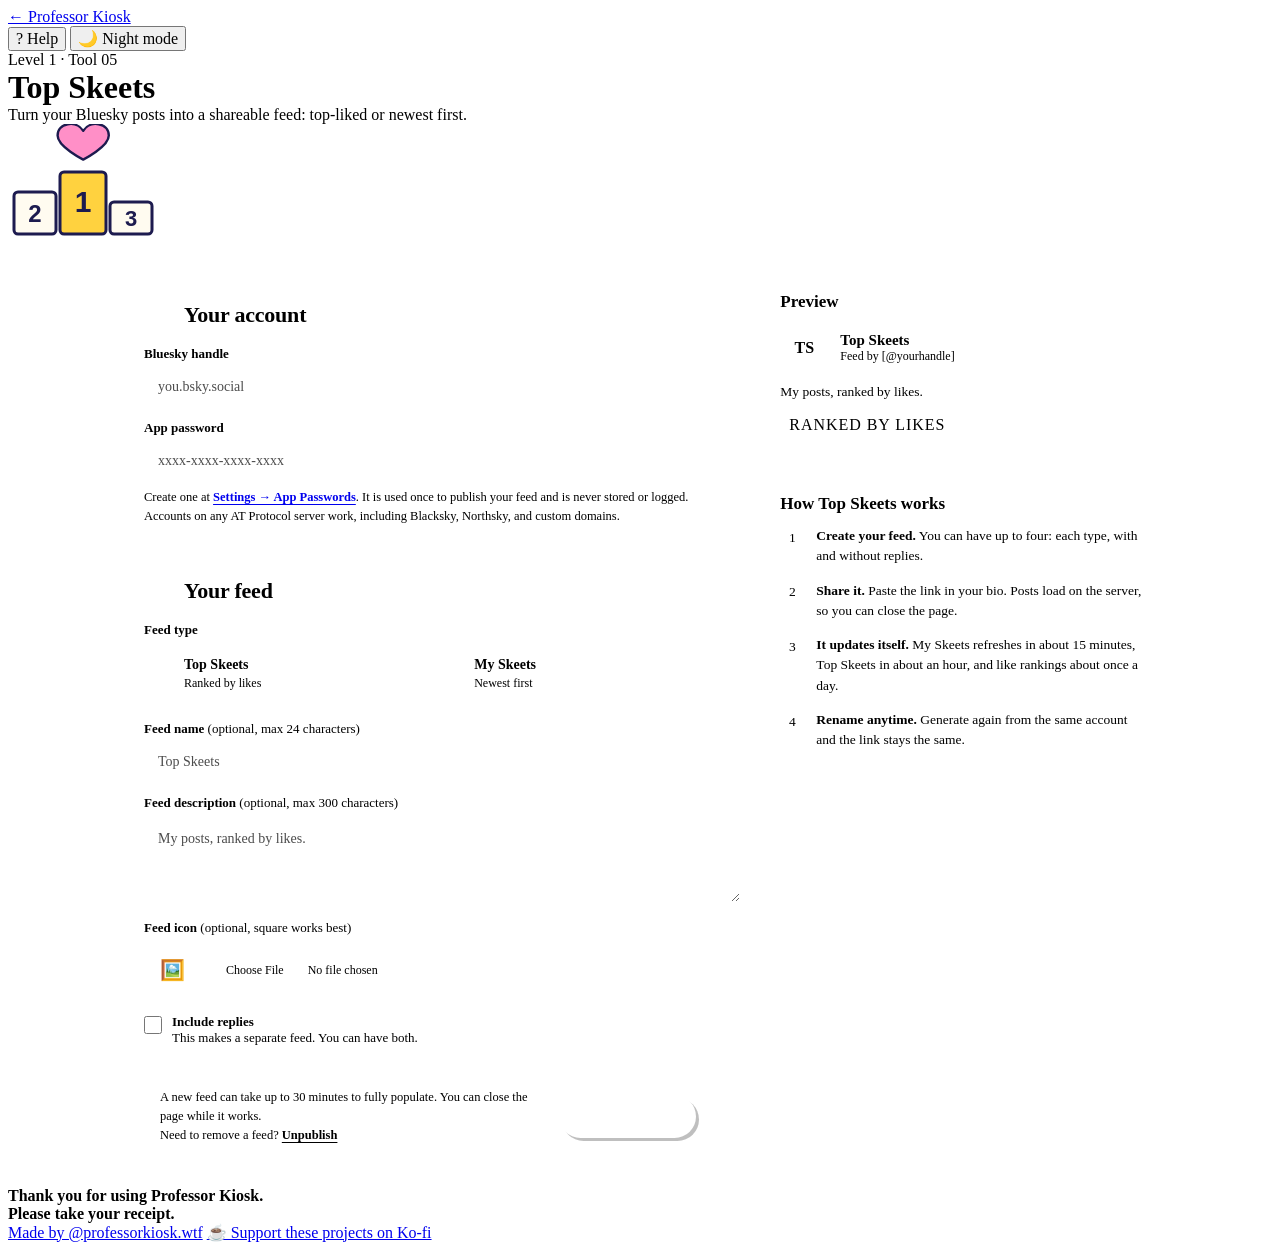
==== public/feeds.html @ f46bd6fc "Reorder and recolor hub cards; Rush Hour squares open a pop-up of their posts; remove the Transit Pa" ====
<!DOCTYPE html>
<html lang="en">
<head>
  <meta charset="UTF-8" />
  <meta name="viewport" content="width=device-width, initial-scale=1.0" />
  <title>Top Skeets</title>
<link rel="icon" type="image/svg+xml" href="/favicon.svg" />
<link rel="preload" href="/fonts/dm-sans-latin-400-normal.woff2" as="font" type="font/woff2" crossorigin>
<link rel="preload" href="/fonts/dm-sans-latin-800-normal.woff2" as="font" type="font/woff2" crossorigin>
<link rel="stylesheet" href="/fonts/fonts.css">
  <script>
    // Apply the theme before first paint to avoid a light flash
    (function() {
      var saved = null;
      try { saved = localStorage.getItem('theme'); } catch (e) {}
      var dark = saved ? saved === 'dark' : window.matchMedia('(prefers-color-scheme: dark)').matches;
      if (dark) document.documentElement.setAttribute('data-theme', 'dark');
    })();
  </script>
  <link rel="stylesheet" href="/kiosk.css" />
  <style>
    :root { --hero: var(--teal); --accent: var(--navy); --error-text: #b91c1c; --error-bg: #fff1f0; --text-faint: var(--ink2); }
    html[data-theme="dark"] { --accent: var(--yellow); --error-text: #fca5a5; --error-bg: #3a1a22; }
    h1, h2, h3, p, ol { margin: 0; }
    button { font: inherit; color: inherit; }

    .layout { max-width: 1040px; margin: 0 auto; padding: 28px 20px 0; display: grid; gap: 26px; grid-template-columns: 1fr; align-items: start; }
    @media (min-width: 860px) { .layout { grid-template-columns: minmax(0, 1.55fr) minmax(0, 1fr); } }
    .side { display: grid; gap: 22px; }
    @media (min-width: 860px) { .side { position: sticky; top: 16px; } }

    .card { background: var(--surface); border: 3px solid var(--line); border-radius: 18px; box-shadow: 5px 5px 0 var(--shadow-c); padding: 24px 24px 26px; }

    .step-head { display: flex; align-items: center; gap: 10px; margin-bottom: 16px; }
    .step-head h2 { font-size: 22px; font-weight: 800; letter-spacing: -.01em; }
    .step-num { flex: none; width: 30px; height: 30px; border-radius: 50%; background: var(--navy); color: #fff; display: grid; place-items: center; font: 500 13px var(--mono); }
    html[data-theme="dark"] .step-num { background: var(--yellow); color: var(--navy); }

    label { display: block; font-size: 13px; font-weight: 700; margin-bottom: 6px; }
    .label-hint { font-weight: 400; color: var(--ink2); }
    .form-section { margin-bottom: 4px; }
    .form-section + .form-section { border-top: 3px dashed var(--line); margin-top: 26px; padding-top: 24px; }

    input[type="text"], input[type="password"], textarea {
      width: 100%; padding: 11px 14px; border: 2px solid var(--line); border-radius: 12px;
      font-size: 14px; font-family: inherit; color: var(--ink); background: var(--surface);
      outline: none; margin-bottom: 14px;
    }
    textarea { resize: vertical; line-height: 1.5; }
    input:focus, textarea:focus { box-shadow: 0 0 0 3px var(--purple); }
    ::placeholder { color: var(--ink2); opacity: .7; }
    .help-text { font-size: 12.5px; color: var(--ink2); margin-top: -6px; line-height: 1.5; }
    .help-text a, .modal a { font-weight: 700; text-underline-offset: 3px; }

    .btn-row { display: flex; gap: 8px; }
    .btn-primary, .btn-ghost, .btn-copy {
      display: inline-flex; align-items: center; justify-content: center; gap: 8px;
      font-family: inherit; font-weight: 800; cursor: pointer; border: 2px solid var(--navy);
      border-radius: 999px; transition: transform .1s, box-shadow .1s;
    }
    .btn-primary { background: var(--navy); color: #fff; padding: 13px 24px; font-size: 15px; box-shadow: 3px 3px 0 rgba(0,0,0,.25); }
    html[data-theme="dark"] .btn-primary { background: var(--yellow); color: var(--navy); border-color: var(--yellow); }
    .btn-primary:hover:not(:disabled), .btn-ghost:hover { transform: translate(-1px, -1px); }
    .btn-primary:disabled { opacity: .6; cursor: not-allowed; }
    .btn-ghost { background: var(--surface); color: var(--ink); border-color: var(--line); padding: 11px 18px; font-size: 14px; box-shadow: var(--hard-sm); }
    .btn-block { width: 100%; }
    .btn-copy { height: 44px; padding: 0 20px; background: var(--yellow); color: var(--navy); font-size: 14px; flex-shrink: 0; box-shadow: var(--hard-sm); }
    .btn-copy.copied { background: var(--teal); }

    .submit-row { display: flex; align-items: center; gap: 18px; justify-content: space-between; flex-wrap: wrap; margin-top: 26px; padding: 16px; background: var(--tint-yellow); border: 3px solid var(--line); border-radius: 14px; }
    .submit-row .note { font-size: 12.5px; line-height: 1.5; flex: 1 1 180px; }
    .unpublish-row { margin-top: 6px; font-size: 12.5px; }
    .link-danger { background: none; border: none; padding: 0; font-family: inherit; font-size: 12.5px; font-weight: 800; color: var(--ink); text-decoration: underline; text-underline-offset: 3px; cursor: pointer; }
    .link-danger:disabled { opacity: .6; cursor: not-allowed; }

    @keyframes viewIn { from { opacity: 0; transform: translateY(6px); } to { opacity: 1; transform: none; } }
    #formView, #successView, #unpublishView { animation: viewIn .25s ease; }

    /* Feed type radio cards */
    .feed-type-toggle { display: grid; grid-template-columns: 1fr 1fr; gap: 12px; margin-bottom: 18px; }
    .feed-type-toggle button { position: relative; display: flex; flex-direction: column; align-items: flex-start; gap: 2px; padding: 12px 14px 12px 40px; border: 2px solid var(--line); border-radius: 14px; font-family: inherit; cursor: pointer; background: var(--surface); text-align: left; line-height: 1.3; }
    .feed-type-toggle button::before { content: ""; position: absolute; left: 14px; top: 16px; width: 14px; height: 14px; border: 2px solid var(--line); border-radius: 50%; background: var(--surface); }
    .feed-type-toggle button.active { background: var(--tint-coral); box-shadow: var(--hard-sm); }
    .feed-type-toggle button.active::before { background: radial-gradient(var(--navy) 0 45%, var(--surface) 50%); }
    html[data-theme="dark"] .feed-type-toggle button.active::before { background: radial-gradient(var(--yellow) 0 45%, var(--surface) 50%); }
    .toggle-name { font-size: 14px; font-weight: 800; }
    .toggle-sub { font-size: 12px; color: var(--ink2); }

    .icon-row { display: flex; align-items: center; gap: 12px; margin-bottom: 16px; flex-wrap: wrap; }
    .icon-preview, .icon-ph { width: 56px; height: 56px; border-radius: 12px; flex-shrink: 0; }
    .icon-preview { object-fit: cover; border: 2px solid var(--line); }
    .icon-ph { display: none; place-items: center; border: 2px dashed var(--line); font-size: 20px; }
    .icon-preview.hidden + .icon-ph { display: grid; }
    .icon-row input[type="file"] { flex: 1; min-width: 0; font-size: 12px; font-family: inherit; color: var(--ink2); }
    .icon-row input[type="file"]::file-selector-button { font: 800 13px var(--font); background: var(--surface); color: var(--ink); border: 2px solid var(--line); border-radius: 999px; padding: 8px 14px; margin-right: 10px; cursor: pointer; box-shadow: var(--hard-sm); }

    .checkbox-row { display: flex; align-items: flex-start; gap: 10px; }
    .checkbox-row input[type="checkbox"] { width: 18px; height: 18px; margin: 2px 0 0; cursor: pointer; accent-color: var(--navy); flex-shrink: 0; }
    .checkbox-row label { margin: 0; font-weight: 700; cursor: pointer; }
    .checkbox-row .label-hint { display: block; }

    .error-box { background: var(--error-bg); border: 2px solid var(--error-text); border-radius: 12px; padding: 12px 14px; font-size: 13.5px; font-weight: 500; color: var(--error-text); margin-bottom: 16px; display: none; }
    .spinner { width: 15px; height: 15px; border: 2px solid rgba(255,255,255,.4); border-top-color: #fff; border-radius: 50%; animation: spin .7s linear infinite; display: none; flex-shrink: 0; }
    @keyframes spin { to { transform: rotate(360deg); } }

    /* Success view */
    .success-avatar { width: 64px; height: 64px; border-radius: 50%; object-fit: cover; display: block; margin: 0 auto 10px; border: 3px solid var(--navy); box-shadow: var(--hard-sm); }
    .success-name { font-size: 20px; font-weight: 800; text-align: center; }
    .success-handle { font: 500 13px var(--mono); color: var(--ink2); text-align: center; margin-bottom: 22px; }
    .success-label { font-size: 13px; font-weight: 800; margin-bottom: 8px; }
    .feed-url-row { display: flex; align-items: center; gap: 8px; margin-bottom: 20px; }
    input.feed-url-input { flex: 1; height: 44px; margin: 0; padding: 0 16px; font-family: var(--mono); font-size: 12.5px; border-radius: 999px; overflow: hidden; text-overflow: ellipsis; white-space: nowrap; min-width: 0; }
    .info-box { background: var(--tint-teal); border: 3px solid var(--line); border-radius: 14px; padding: 14px 16px; font-size: 13.5px; line-height: 1.6; margin-bottom: 20px; }
    .progress-track { height: 14px; background: var(--surface); border: 2px solid var(--line); border-radius: 999px; overflow: hidden; margin-top: 10px; }
    .progress-fill { height: 100%; background: var(--coral); border-right: 2px solid var(--line); width: 0%; transition: width .6s ease; }
    .close-note { display: block; margin-top: 8px; font-size: 12px; opacity: .8; }

    .unpublish-confirm { text-align: center; padding: 8px 0; }
    .unpublish-confirm .check-icon { width: 48px; height: 48px; background: var(--teal); border: 3px solid var(--navy); border-radius: 50%; display: flex; align-items: center; justify-content: center; margin: 0 auto 16px; }
    .unpublish-confirm .check-icon svg { width: 22px; height: 22px; stroke: var(--navy); fill: none; stroke-width: 3; stroke-linecap: round; stroke-linejoin: round; }
    .unpublish-confirm h2 { font-size: 20px; font-weight: 800; margin-bottom: 6px; }
    .unpublish-confirm p { font-size: 14px; color: var(--ink2); margin-bottom: 20px; line-height: 1.6; }
    .divider { height: 0; border-top: 3px dashed var(--line); margin: 20px 0; }
    .hidden { display: none !important; }

    /* Side cards */
    .preview { background: var(--surface); border: 3px solid var(--line); border-radius: 16px; box-shadow: 5px 5px 0 var(--teal); padding: 16px 18px 18px; }
    .preview h3, .how h3 { font-size: 17px; font-weight: 800; margin-bottom: 12px; }
    .pv-row { display: flex; gap: 12px; align-items: center; }
    .pv-icon { width: 48px; height: 48px; border-radius: 12px; border: 2px solid var(--navy); background: var(--coral); color: var(--navy); display: grid; place-items: center; font-weight: 800; flex: none; overflow: hidden; }
    .pv-icon img { width: 100%; height: 100%; object-fit: cover; }
    .pv-name { font-weight: 800; font-size: 15px; word-break: break-word; }
    .pv-by { font-size: 12px; color: var(--ink2); word-break: break-all; }
    .pv-desc { margin: 12px 0; font-size: 13.5px; color: var(--ink2); word-break: break-word; }
    .pv-tag { display: inline-block; font: 500 10px/1 var(--mono); letter-spacing: .06em; text-transform: uppercase; border: 2px solid var(--navy); border-radius: 999px; padding: 4px 9px; background: var(--tint-coral); }
    .how { background: var(--surface); border: 3px solid var(--line); border-radius: 16px; box-shadow: 5px 5px 0 var(--yellow); padding: 16px 18px 6px; }
    .how ol { list-style: none; padding: 0; }
    .how li { display: flex; gap: 12px; margin-bottom: 14px; font-size: 13.5px; line-height: 1.5; }
    .how li b { font-weight: 800; }
    .how .n { flex: none; width: 24px; height: 24px; border-radius: 50%; border: 2px solid var(--navy); display: grid; place-items: center; font: 500 11px var(--mono); color: var(--navy); }
    .n1 { background: var(--coral); } .n2 { background: var(--teal); } .n3 { background: var(--purple); } .n4 { background: var(--yellow); }
  </style>
</head>
<body>
  <div class="k-top">
    <a class="k-btn home-link" href="/">&larr; Professor Kiosk</a>
    <div class="right">
      <button class="k-btn" id="helpBtn" type="button" aria-haspopup="dialog">? Help</button>
      <button class="k-btn night" id="themeToggle" onclick="toggleTheme()" type="button" aria-label="Toggle night mode">🌙 Night mode</button>
    </div>
  </div>

  <header class="k-hero">
    <div class="k-wrap">
      <div>
        <span class="k-tag navy">Level 1 &middot; Tool 05</span>
        <h1>Top Skeets</h1>
        <p>Turn your Bluesky posts into a shareable feed: top-liked or newest first.</p>
      </div>
      <div class="art" aria-hidden="true">
        <svg width="150" height="120" viewBox="0 0 150 120" fill="none" stroke="#1d1b4f" stroke-width="3" stroke-linejoin="round">
          <path d="M75 22c-9-14-32-10-32 6 0 14 32 30 32 30s32-16 32-30c0-16-23-20-32-6Z" fill="#ff8fc7" transform="translate(0 -14) scale(.8) translate(19 4)"/>
          <rect x="52" y="48" width="46" height="62" rx="4" fill="#ffd23f"/>
          <rect x="6" y="68" width="42" height="42" rx="4" fill="#fffbf0"/>
          <rect x="102" y="78" width="42" height="32" rx="4" fill="#fffbf0"/>
          <text x="75" y="88" text-anchor="middle" font-family="DM Sans, sans-serif" font-size="30" font-weight="800" fill="#1d1b4f" stroke="none">1</text>
          <text x="27" y="98" text-anchor="middle" font-family="DM Sans, sans-serif" font-size="24" font-weight="800" fill="#1d1b4f" stroke="none">2</text>
          <text x="123" y="102" text-anchor="middle" font-family="DM Sans, sans-serif" font-size="22" font-weight="800" fill="#1d1b4f" stroke="none">3</text>
        </svg>
      </div>
    </div>
  </header>

  <main class="k-main">
  <div class="layout">
  <div class="card">
    <!-- FORM VIEW -->
    <div id="formView">
      <div id="errorBox" class="error-box"></div>

      <div class="form-section">
        <div class="step-head"><span class="step-num">1</span><h2>Your account</h2></div>

        <label for="handle">Bluesky handle</label>
        <input type="text" id="handle" placeholder="you.bsky.social" autocomplete="username" spellcheck="false" />

        <label for="appPassword">App password</label>
        <input type="password" id="appPassword" placeholder="xxxx-xxxx-xxxx-xxxx" autocomplete="current-password" />
        <p class="help-text">
          Create one at <a href="https://bsky.app/settings/app-passwords" target="_blank" rel="noopener">Settings &rarr; App Passwords</a>. It is used once to publish your feed and is never stored or logged. Accounts on any AT Protocol server work, including Blacksky, Northsky, and custom domains.
        </p>
      </div>

      <div class="form-section">
        <div class="step-head"><span class="step-num">2</span><h2>Your feed</h2></div>

        <label>Feed type</label>
        <div class="feed-type-toggle">
          <button id="toggleTop" class="active" onclick="selectFeedType('top-skeets')" type="button">
            <span class="toggle-name">Top Skeets</span>
            <span class="toggle-sub">Ranked by likes</span>
          </button>
          <button id="toggleChrono" onclick="selectFeedType('chrono-skeets')" type="button">
            <span class="toggle-name">My Skeets</span>
            <span class="toggle-sub">Newest first</span>
          </button>
        </div>

        <label for="feedName">Feed name <span class="label-hint">(optional, max 24 characters)</span></label>
        <input type="text" id="feedName" placeholder="Top Skeets" maxlength="24" spellcheck="false" />

        <label for="feedDescription">Feed description <span class="label-hint">(optional, max 300 characters)</span></label>
        <textarea id="feedDescription" rows="3" maxlength="300" placeholder="My posts, ranked by likes."></textarea>

        <label for="feedIcon">Feed icon <span class="label-hint">(optional, square works best)</span></label>
        <div class="icon-row">
          <img id="iconPreview" class="icon-preview hidden" alt="" />
          <span class="icon-ph" aria-hidden="true">🖼️</span>
          <input type="file" id="feedIcon" accept="image/png,image/jpeg" onchange="handleIconSelect()" />
          <button type="button" class="link-danger hidden" id="iconClearBtn" onclick="clearFeedIcon()">Remove</button>
        </div>

        <div class="checkbox-row">
          <input type="checkbox" id="includeReplies" onchange="updateFeedPlaceholders()" />
          <label for="includeReplies">Include replies <span class="label-hint">This makes a separate feed. You can have both.</span></label>
        </div>
      </div>

      <div class="submit-row">
        <p class="note">A new feed can take up to 30 minutes to fully populate. You can close the page while it works.<br />Need to remove a feed? <button class="link-danger" id="unpublishBtn" onclick="handleUnpublish()" type="button">Unpublish</button></p>
        <button class="btn-primary" id="submitBtn" onclick="handleSubmit()" type="button">
          <span class="spinner" id="spinner"></span>
          <span id="submitLabel">Generate feed</span>
        </button>
      </div>
    </div>

    <!-- SUCCESS VIEW -->
    <div id="successView" class="hidden">
      <img id="avatarImg" class="success-avatar" src="" alt="" />
      <div class="success-name" id="displayName"></div>
      <div class="success-handle" id="successHandle"></div>

      <div class="success-label">Your feed link</div>
      <div class="feed-url-row">
        <input class="feed-url-input" id="feedUrlInput" type="text" readonly />
        <button class="btn-copy" id="copyBtn" onclick="copyUrl()">Copy</button>
      </div>

      <div class="info-box" id="infoBox">
        Paste this link into your Bluesky bio or share it with others. Anyone who opens it will see your posts.
        <br /><br />
        <span id="fetchStatus">Your posts are fetched in the background — the feed may take up to 30 minutes to fully populate for the first time.</span>
      </div>

      <div class="divider"></div>

      <div id="successErrorBox" class="error-box"></div>

      <button class="btn-ghost btn-block" onclick="resetForm()">Generate for another account</button>

      <p class="unpublish-row">Want to remove this feed? <button class="link-danger" id="successUnpublishBtn" onclick="handleUnpublishFromSuccess()">Unpublish</button></p>
    </div>

    <!-- UNPUBLISH SUCCESS VIEW -->
    <div id="unpublishView" class="hidden">
      <div class="unpublish-confirm">
        <div class="check-icon">
          <svg viewBox="0 0 24 24"><polyline points="20 6 9 17 4 12"/></svg>
        </div>
        <h2>Feed unpublished</h2>
        <p id="unpublishMsg">Your feed has been removed from Bluesky and deleted from our system.</p>
        <button class="btn-ghost" onclick="resetForm()">Back</button>
      </div>
    </div>
  </div>

  <aside class="side">
    <section class="preview" aria-label="Feed preview">
      <h3>Preview</h3>
      <div class="pv-row">
        <div class="pv-icon" id="pvIcon">TS</div>
        <div><div class="pv-name" id="pvName">[Your feed name]</div><div class="pv-by" id="pvBy">Feed by [@yourhandle]</div></div>
      </div>
      <p class="pv-desc" id="pvDesc">[Your feed description shows up here.]</p>
      <span class="pv-tag" id="pvTag">Ranked by likes</span>
    </section>

    <section class="how" aria-label="How Top Skeets works">
      <h3>How Top Skeets works</h3>
      <ol>
        <li><span class="n n1">1</span><span><b>Create your feed.</b> You can have up to four: each type, with and without replies.</span></li>
        <li><span class="n n2">2</span><span><b>Share it.</b> Paste the link in your bio. Posts load on the server, so you can close the page.</span></li>
        <li><span class="n n3">3</span><span><b>It updates itself.</b> My Skeets refreshes in about 15 minutes, Top Skeets in about an hour, and like rankings about once a day.</span></li>
        <li><span class="n n4">4</span><span><b>Rename anytime.</b> Generate again from the same account and the link stays the same.</span></li>
      </ol>
    </section>
  </aside>
  </div>
  </main>

<footer class="k-foot">
  <div class="k-wrap">
    <strong>Thank you for using Professor Kiosk.<br />Please take your receipt.</strong>
    <div class="links">
      <a class="by" href="https://bsky.app/profile/professorkiosk.wtf" target="_blank" rel="noopener"><img class="footer-avatar" data-pk-avatar src="" alt="" hidden />Made by @professorkiosk.wtf</a>
      <a class="kofi" href="https://ko-fi.com/professorkiosk" target="_blank" rel="noopener">&#9749; Support these projects on Ko-fi</a>
    </div>
  </div>
</footer>

  <!-- HELP -->
  <dialog class="k-help" id="help" aria-labelledby="help-t">
    <div class="hh"><h2 id="help-t">How Top Skeets works</h2><button class="k-btn" id="helpX" type="button" aria-label="Close help">&#x2715;</button></div>
    <div class="hb">

    <h3>Create your feed</h3>
    <p>Enter your Bluesky handle and an app password (create one at <a href="https://bsky.app/settings/app-passwords" target="_blank" rel="noopener">Settings &rarr; App Passwords</a> — it's never stored). Accounts on any AT Protocol server work, not just bsky.social. Pick <strong>Top Skeets</strong> (your posts ranked by likes) or <strong>My Skeets</strong> (newest first), optionally give the feed a custom name, description, and icon (any image — it's cropped square automatically), and hit Generate. Checking <strong>Include replies</strong> creates a separate feed — you can have up to four (each type, with and without replies).</p>

    <h3>Share it</h3>
    <p>Copy your feed link and paste it into your Bluesky bio or anywhere else. Your posts load on our server, not in your browser — a progress bar shows how it's going, but you can close the page anytime and the feed will finish populating on its own.</p>

    <h3>Updates are automatic</h3>
    <p>New posts show up on their own: within about 15 minutes for My Skeets and about an hour for Top Skeets. Like-count rankings refresh about once a day.</p>

    <h3>Rename anytime</h3>
    <p>Re-submit the form with the same account and a new feed name or description. Your feed link never changes, so nobody loses it. The same works for the icon: upload a new image to replace it, or leave it empty to keep the current one.</p>

    <h3>Unpublish</h3>
    <p>Enter your credentials, select the feed type (and the replies checkbox, if it's a replies feed), and click Unpublish — it's also available right after creating a feed. This removes that feed from Bluesky and deletes it from our system.</p>
    </div>
  </dialog>

  <script>
    var selectedFeedType = 'top-skeets';
    var inFlight = false;

    var FEED_LABELS = {
      'top-skeets': 'Top Skeets',
      'chrono-skeets': 'My Skeets',
      'top-skeets-replies': 'Top Skeets + Replies',
      'chrono-skeets-replies': 'My Skeets + Replies'
    };

    var FEED_DESCRIPTIONS = {
      'top-skeets': 'My posts, ranked by likes.',
      'chrono-skeets': 'My posts, newest first.',
      'top-skeets-replies': 'My posts and replies, ranked by likes.',
      'chrono-skeets-replies': 'My posts and replies, newest first.'
    };

    // The replies checkbox selects a separate feed — up to four per account
    function currentFeedKey() {
      var replies = document.getElementById('includeReplies').checked;
      return selectedFeedType + (replies ? '-replies' : '');
    }

    function updateFeedPlaceholders() {
      var key = currentFeedKey();
      document.getElementById('feedName').placeholder = FEED_LABELS[key];
      document.getElementById('feedDescription').placeholder = FEED_DESCRIPTIONS[key];
    }

    // Feed icon: center-crop square and downscale on a canvas so any image
    // fits Bluesky's 1MB avatar cap, then hold the JPEG base64 for submit.
    var feedIconData = null;

    function handleIconSelect() {
      var input = document.getElementById('feedIcon');
      var file = input.files && input.files[0];
      if (!file) { clearFeedIcon(); return; }

      var url = URL.createObjectURL(file);
      var img = new Image();
      img.onload = function() {
        URL.revokeObjectURL(url);
        var srcSize = Math.min(img.width, img.height);
        var outSize = Math.min(srcSize, 800);
        var canvas = document.createElement('canvas');
        canvas.width = outSize;
        canvas.height = outSize;
        var ctx = canvas.getContext('2d');
        ctx.drawImage(img, (img.width - srcSize) / 2, (img.height - srcSize) / 2, srcSize, srcSize, 0, 0, outSize, outSize);
        var dataUrl = canvas.toDataURL('image/jpeg', 0.85);
        feedIconData = dataUrl.split(',')[1];
        var preview = document.getElementById('iconPreview');
        preview.src = dataUrl;
        preview.classList.remove('hidden');
        document.getElementById('iconClearBtn').classList.remove('hidden');
      };
      img.onerror = function() {
        URL.revokeObjectURL(url);
        clearFeedIcon();
        showError('That image could not be read — try a PNG or JPEG.');
      };
      img.src = url;
    }

    function clearFeedIcon() {
      feedIconData = null;
      document.getElementById('feedIcon').value = '';
      var preview = document.getElementById('iconPreview');
      preview.src = '';
      preview.classList.add('hidden');
      document.getElementById('iconClearBtn').classList.add('hidden');
    }

    // Parse a JSON body defensively — a 502 HTML error page from the host
    // shouldn't masquerade as a network error.
    async function safeJson(res) {
      try { return await res.json(); } catch (e) { return null; }
    }

    function selectFeedType(type) {
      selectedFeedType = type;
      document.getElementById('toggleTop').classList.toggle('active', type === 'top-skeets');
      document.getElementById('toggleChrono').classList.toggle('active', type === 'chrono-skeets');
      updateFeedPlaceholders();
    }

    function setLoading(loading) {
      var submitBtn = document.getElementById('submitBtn');
      var unpublishBtn = document.getElementById('unpublishBtn');
      var spinner = document.getElementById('spinner');
      submitBtn.disabled = loading;
      unpublishBtn.disabled = loading;
      spinner.style.display = loading ? 'block' : 'none';
      if (!loading) document.getElementById('submitLabel').textContent = 'Generate feed';
    }

    async function handleSubmit() {
      if (inFlight) return;
      disarmUnpublish();

      var handle = document.getElementById('handle').value.trim();
      var appPassword = document.getElementById('appPassword').value.trim();

      document.getElementById('errorBox').style.display = 'none';

      if (!handle || !appPassword) {
        showError('Please enter your handle and app password.');
        return;
      }

      inFlight = true;
      setLoading(true);
      document.getElementById('submitLabel').textContent = 'Generating\u2026';

      var feedKey = currentFeedKey();

      try {
        var feedName = document.getElementById('feedName').value.trim();
        var res = await fetch('/api/register', {
          method: 'POST',
          headers: { 'Content-Type': 'application/json' },
          body: JSON.stringify({ handle: handle, appPassword: appPassword, feedType: feedKey, feedName: feedName || undefined, feedDescription: document.getElementById('feedDescription').value.trim() || undefined, feedIcon: feedIconData || undefined }),
        });
        var data = await safeJson(res);

        if (!res.ok || !data) {
          setLoading(false);
          if (res.status === 401) {
            showError('Invalid handle or app password. Please check and try again.');
          } else {
            showError((data && data.message) || 'Something went wrong. Please try again.');
          }
          return;
        }

        setLoading(false);
        showSuccess(data, feedKey);
      } catch (err) {
        setLoading(false);
        showError('Network error. Please check your connection and try again.');
      } finally {
        inFlight = false;
      }
    }

    // Unpublish is destructive \u2014 the first click arms the button, the second
    // (within 5s) actually unpublishes. Mirrors the Copy \u2192 "Copied!" pattern.
    var unpublishArmed = false;
    var unpublishArmTimer = null;

    function disarmUnpublish() {
      unpublishArmed = false;
      if (unpublishArmTimer) {
        clearTimeout(unpublishArmTimer);
        unpublishArmTimer = null;
      }
      var btn = document.getElementById('unpublishBtn');
      if (btn && btn.textContent === 'Confirm unpublish?') btn.textContent = 'Unpublish';
    }

    async function performUnpublishRequest(handle, appPassword, feedKey) {
      var res = await fetch('/api/unregister', {
        method: 'POST',
        headers: { 'Content-Type': 'application/json' },
        body: JSON.stringify({ handle: handle, appPassword: appPassword, feedType: feedKey }),
      });
      var data = await safeJson(res);
      return { ok: res.ok, status: res.status, data: data };
    }

    function unpublishErrorMessage(result) {
      if (result.status === 401) return 'Invalid handle or app password. Please check and try again.';
      return (result.data && result.data.message) || 'Something went wrong. Please try again.';
    }

    function showUnpublishedView(feedKey) {
      var feedLabel = FEED_LABELS[feedKey] || 'Top Skeets';
      document.getElementById('unpublishMsg').textContent = 'Your ' + feedLabel + ' feed has been removed from Bluesky and deleted from our system.';
      document.getElementById('formView').classList.add('hidden');
      document.getElementById('successView').classList.add('hidden');
      document.getElementById('unpublishView').classList.remove('hidden');
    }

    async function handleUnpublish() {
      if (inFlight) return;

      var handle = document.getElementById('handle').value.trim();
      var appPassword = document.getElementById('appPassword').value.trim();

      document.getElementById('errorBox').style.display = 'none';

      if (!handle || !appPassword) {
        showError('Please enter your handle and app password to unpublish.');
        return;
      }

      var unpublishBtn = document.getElementById('unpublishBtn');

      if (!unpublishArmed) {
        unpublishArmed = true;
        unpublishBtn.textContent = 'Confirm unpublish?';
        unpublishArmTimer = setTimeout(disarmUnpublish, 5000);
        return;
      }
      disarmUnpublish();

      var submitBtn = document.getElementById('submitBtn');
      inFlight = true;
      unpublishBtn.disabled = true;
      submitBtn.disabled = true;
      unpublishBtn.textContent = 'Unpublishing\u2026';

      var feedKey = currentFeedKey();

      try {
        var result = await performUnpublishRequest(handle, appPassword, feedKey);
        if (!result.ok) {
          showError(unpublishErrorMessage(result));
          return;
        }
        showUnpublishedView(feedKey);
      } catch (err) {
        showError('Network error. Please check your connection and try again.');
      } finally {
        inFlight = false;
        unpublishBtn.disabled = false;
        submitBtn.disabled = false;
        unpublishBtn.textContent = 'Unpublish';
      }
    }

    // Unpublish from the success screen \u2014 credentials are still in the hidden
    // form fields until resetForm clears them.
    var successUnpublishArmed = false;
    var successUnpublishTimer = null;

    function disarmSuccessUnpublish() {
      successUnpublishArmed = false;
      if (successUnpublishTimer) {
        clearTimeout(successUnpublishTimer);
        successUnpublishTimer = null;
      }
      var btn = document.getElementById('successUnpublishBtn');
      if (btn && btn.textContent === 'Confirm unpublish?') btn.textContent = 'Unpublish';
    }

    async function handleUnpublishFromSuccess() {
      if (inFlight) return;

      var handle = document.getElementById('handle').value.trim();
      var appPassword = document.getElementById('appPassword').value.trim();
      var errorBox = document.getElementById('successErrorBox');
      errorBox.style.display = 'none';

      if (!handle || !appPassword) {
        errorBox.textContent = 'Your credentials are no longer available \u2014 go back and enter them to unpublish.';
        errorBox.style.display = 'block';
        return;
      }

      var btn = document.getElementById('successUnpublishBtn');

      if (!successUnpublishArmed) {
        successUnpublishArmed = true;
        btn.textContent = 'Confirm unpublish?';
        successUnpublishTimer = setTimeout(disarmSuccessUnpublish, 5000);
        return;
      }
      disarmSuccessUnpublish();

      inFlight = true;
      btn.disabled = true;
      btn.textContent = 'Unpublishing\u2026';

      var feedKey = currentFeedKey();

      try {
        var result = await performUnpublishRequest(handle, appPassword, feedKey);
        if (!result.ok) {
          errorBox.textContent = unpublishErrorMessage(result);
          errorBox.style.display = 'block';
          return;
        }
        stopFeedPolling();
        showUnpublishedView(feedKey);
      } catch (err) {
        errorBox.textContent = 'Network error. Please check your connection and try again.';
        errorBox.style.display = 'block';
      } finally {
        inFlight = false;
        btn.disabled = false;
        btn.textContent = 'Unpublish';
      }
    }

    // Dark mode — system preference by default, manual choice persists
    function applyThemeIcon() {
      var dark = document.documentElement.getAttribute('data-theme') === 'dark';
      document.getElementById('themeToggle').textContent = dark ? '☀️ Day mode' : '🌙 Night mode';
    }

    function toggleTheme() {
      var dark = document.documentElement.getAttribute('data-theme') === 'dark';
      if (dark) {
        document.documentElement.removeAttribute('data-theme');
      } else {
        document.documentElement.setAttribute('data-theme', 'dark');
      }
      try { localStorage.setItem('theme', dark ? 'light' : 'dark'); } catch (e) {}
      applyThemeIcon();
    }

    applyThemeIcon();

    function showError(msg) {
      var errorBox = document.getElementById('errorBox');
      errorBox.textContent = msg;
      errorBox.style.display = 'block';
    }

    // Poll the feed status while the background fetch runs, so the success
    // screen can show a live post count instead of a static wait message.
    var pollTimer = null;
    var pollCount = 0;

    function stopFeedPolling() {
      if (pollTimer) {
        clearInterval(pollTimer);
        pollTimer = null;
      }
    }

    var sawProgress = false;

    function startFeedPolling(handle, feedType, expectedPosts) {
      stopFeedPolling();
      pollCount = 0;
      sawProgress = false;
      pollTimer = setInterval(function() {
        pollCount++;
        if (pollCount > 700) { // stop polling after ~35 minutes
          var el = document.getElementById('fetchStatus');
          if (el) {
            el.textContent = 'Still fetching in the background — your feed will finish populating on its own. Check it on Bluesky in a little while.';
          }
          stopFeedPolling();
          return;
        }
        fetch('/api/feed/' + encodeURIComponent(handle) + '?feedType=' + feedType)
          .then(function(res) { return res.ok ? res.json() : null; })
          .then(function(info) {
            if (!info) return;
            var status = document.getElementById('fetchStatus');
            var fill = document.getElementById('progressFill');

            if (info.lastFullRefreshAt) {
              // Initial fetch complete
              if (fill) fill.style.width = '100%';
              if (status) {
                status.textContent = info.postCount > 0
                  ? '\u2713 Fetch complete \u2014 ' + info.postCount.toLocaleString() + ' posts in your feed.'
                  : '\u2713 Fetch complete \u2014 no posts found.';
              }
              var note = document.getElementById('closeNote');
              if (note) note.classList.add('hidden');
              stopFeedPolling();
            } else if (typeof info.fetchProgress === 'number') {
              // Fetch in progress \u2014 fetchProgress counts raw posts scanned,
              // expectedPosts is the profile total (approximate), so cap at 97%
              sawProgress = true;
              if (expectedPosts > 0 && fill) {
                var pct = Math.min(97, Math.round(info.fetchProgress / expectedPosts * 100));
                fill.style.width = pct + '%';
              }
              if (status) {
                // Clamp so the count can never overshoot the approximate total
                var shownCount = expectedPosts > 0 ? Math.min(info.fetchProgress, expectedPosts) : info.fetchProgress;
                status.textContent = expectedPosts > 0
                  ? 'Fetching your posts\u2026 ' + shownCount.toLocaleString() + ' of ~' + expectedPosts.toLocaleString() + ' scanned.'
                  : 'Fetching your posts\u2026 ' + shownCount.toLocaleString() + ' scanned so far.';
              }
            } else {
              // Fetch not currently running \u2014 either still queued, or it
              // failed partway and will restart shortly
              if (status) {
                status.textContent = sawProgress
                  ? 'Fetch restarting\u2026'
                  : 'Waiting for a fetch slot \u2014 this can take a couple of minutes\u2026';
              }
            }
          })
          .catch(function() { /* transient \u2014 keep polling */ });
      }, 3000);
    }

    function showSuccess(data, feedType) {
      document.getElementById('formView').classList.add('hidden');

      var postDesc = feedType.startsWith('chrono') ? 'newest first' : 'ranked by likes';
      if (feedType.indexOf('-replies') !== -1) postDesc += ', including replies';
      var statusHtml;
      if (data.postCount > 0) {
        // Re-register / rename \u2014 the feed is already populated
        statusHtml = '<span id="fetchStatus">' + data.postCount.toLocaleString() + ' posts in your feed.</span>';
      } else {
        statusHtml =
          '<span id="fetchStatus">Fetching your posts\u2026</span>' +
          '<div class="progress-track"><div class="progress-fill" id="progressFill"></div></div>' +
          '<span class="close-note" id="closeNote">You can safely close this page \u2014 fetching continues on the server.</span>';
      }
      document.getElementById('infoBox').innerHTML =
        'Paste this link into your Bluesky bio or share it with others. Anyone who opens it will see your posts, ' + postDesc + '.' +
        '<br /><br />' + statusHtml;

      if (!(data.postCount > 0)) {
        startFeedPolling(data.handle, feedType, data.expectedPosts || 0);
      }

      var avatar = document.getElementById('avatarImg');
      if (data.avatarUrl) {
        avatar.src = data.avatarUrl;
        avatar.style.display = 'block';
      } else {
        avatar.style.display = 'none';
      }

      document.getElementById('displayName').textContent = data.displayName || data.handle;
      document.getElementById('successHandle').textContent = '@' + data.handle;
      document.getElementById('feedUrlInput').value = data.feedUrl;

      document.getElementById('successView').classList.remove('hidden');
    }

    function copyUrl() {
      var input = document.getElementById('feedUrlInput');
      var btn = document.getElementById('copyBtn');

      navigator.clipboard.writeText(input.value).then(function() {
        btn.textContent = 'Copied!';
        btn.classList.add('copied');
        setTimeout(function() {
          btn.textContent = 'Copy';
          btn.classList.remove('copied');
        }, 2000);
      }).catch(function() {
        input.select();
        document.execCommand('copy');
      });
    }

    function resetForm() {
      stopFeedPolling();
      disarmUnpublish();
      disarmSuccessUnpublish();
      document.getElementById('successErrorBox').style.display = 'none';
      document.getElementById('successView').classList.add('hidden');
      document.getElementById('unpublishView').classList.add('hidden');
      document.getElementById('formView').classList.remove('hidden');
      document.getElementById('handle').value = '';
      document.getElementById('appPassword').value = '';
      document.getElementById('feedName').value = '';
      document.getElementById('feedDescription').value = '';
      document.getElementById('includeReplies').checked = false;
      updateFeedPlaceholders();
      clearFeedIcon();
      document.getElementById('errorBox').style.display = 'none';
    }

    document.addEventListener('keydown', function(e) {
      if (e.key === 'Enter' && !document.getElementById('help').open && !document.getElementById('formView').classList.contains('hidden')) {
        handleSubmit();
      }
    });

    // Live preview card — mirrors the form (name, description, handle, icon, type)
    function updatePreview() {
      var key = currentFeedKey();
      var name = document.getElementById('feedName').value.trim() || FEED_LABELS[key];
      var desc = document.getElementById('feedDescription').value.trim() || FEED_DESCRIPTIONS[key];
      var handle = document.getElementById('handle').value.trim().replace(/^@/, '');
      document.getElementById('pvName').textContent = name;
      document.getElementById('pvBy').textContent = 'Feed by ' + (handle ? '@' + handle : '[@yourhandle]');
      document.getElementById('pvDesc').textContent = desc;
      document.getElementById('pvTag').textContent = key.indexOf('chrono') === 0 ? 'Newest first' : 'Ranked by likes';
      var box = document.getElementById('pvIcon');
      var icon = document.getElementById('iconPreview');
      if (!icon.classList.contains('hidden') && icon.src) {
        box.innerHTML = '';
        var im = document.createElement('img');
        im.src = icon.src;
        im.alt = '';
        box.appendChild(im);
      } else {
        var words = name.split(/\s+/).map(function(w) { return w.replace(/[^A-Za-z0-9]/g, ''); }).filter(Boolean);
        box.textContent = ((words.length > 1 ? words[0][0] + words[1][0] : (words[0] || 'TS').slice(0, 2))).toUpperCase();
      }
    }
    ['handle', 'feedName', 'feedDescription'].forEach(function(id) {
      document.getElementById(id).addEventListener('input', updatePreview);
    });
    document.getElementById('includeReplies').addEventListener('change', updatePreview);
    document.getElementById('toggleTop').addEventListener('click', updatePreview);
    document.getElementById('toggleChrono').addEventListener('click', updatePreview);
    new MutationObserver(updatePreview).observe(document.getElementById('iconPreview'), { attributes: true, attributeFilter: ['class', 'src'] });
    updatePreview();
  </script>
<script src="/kiosk.js" defer></script>
<script src="/kiosk-help.js" defer></script>
</body>
</html>
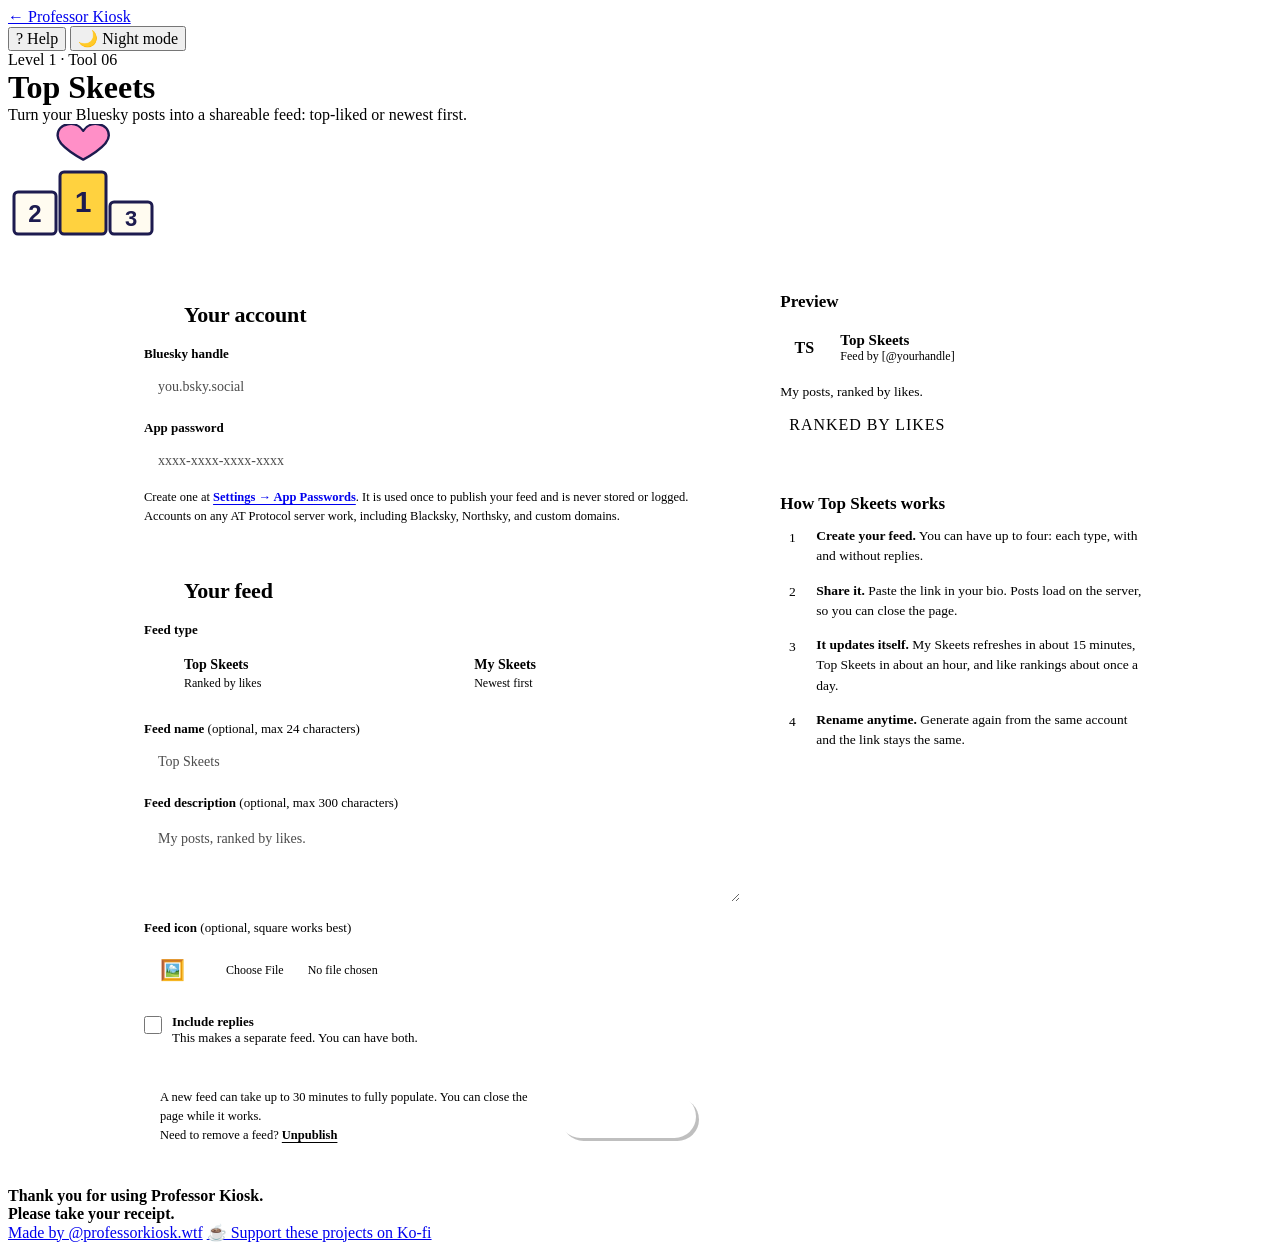
==== commit 12ba8b78: "Add Mutual Match (tool 05): what two accounts share and where they differ; renumber and recolor the " ====
--- a/public/feeds.html
+++ b/public/feeds.html
@@ -19,7 +19,7 @@
   </script>
   <link rel="stylesheet" href="/kiosk.css" />
   <style>
-    :root { --hero: var(--teal); --accent: var(--navy); --error-text: #b91c1c; --error-bg: #fff1f0; --text-faint: var(--ink2); }
+    :root { --hero: var(--purple); --accent: var(--navy); --error-text: #b91c1c; --error-bg: #fff1f0; --text-faint: var(--ink2); }
     html[data-theme="dark"] { --accent: var(--yellow); --error-text: #fca5a5; --error-bg: #3a1a22; }
     h1, h2, h3, p, ol { margin: 0; }
     button { font: inherit; color: inherit; }
@@ -153,7 +153,7 @@
   <header class="k-hero">
     <div class="k-wrap">
       <div>
-        <span class="k-tag navy">Level 1 &middot; Tool 05</span>
+        <span class="k-tag navy">Level 1 &middot; Tool 06</span>
         <h1>Top Skeets</h1>
         <p>Turn your Bluesky posts into a shareable feed: top-liked or newest first.</p>
       </div>
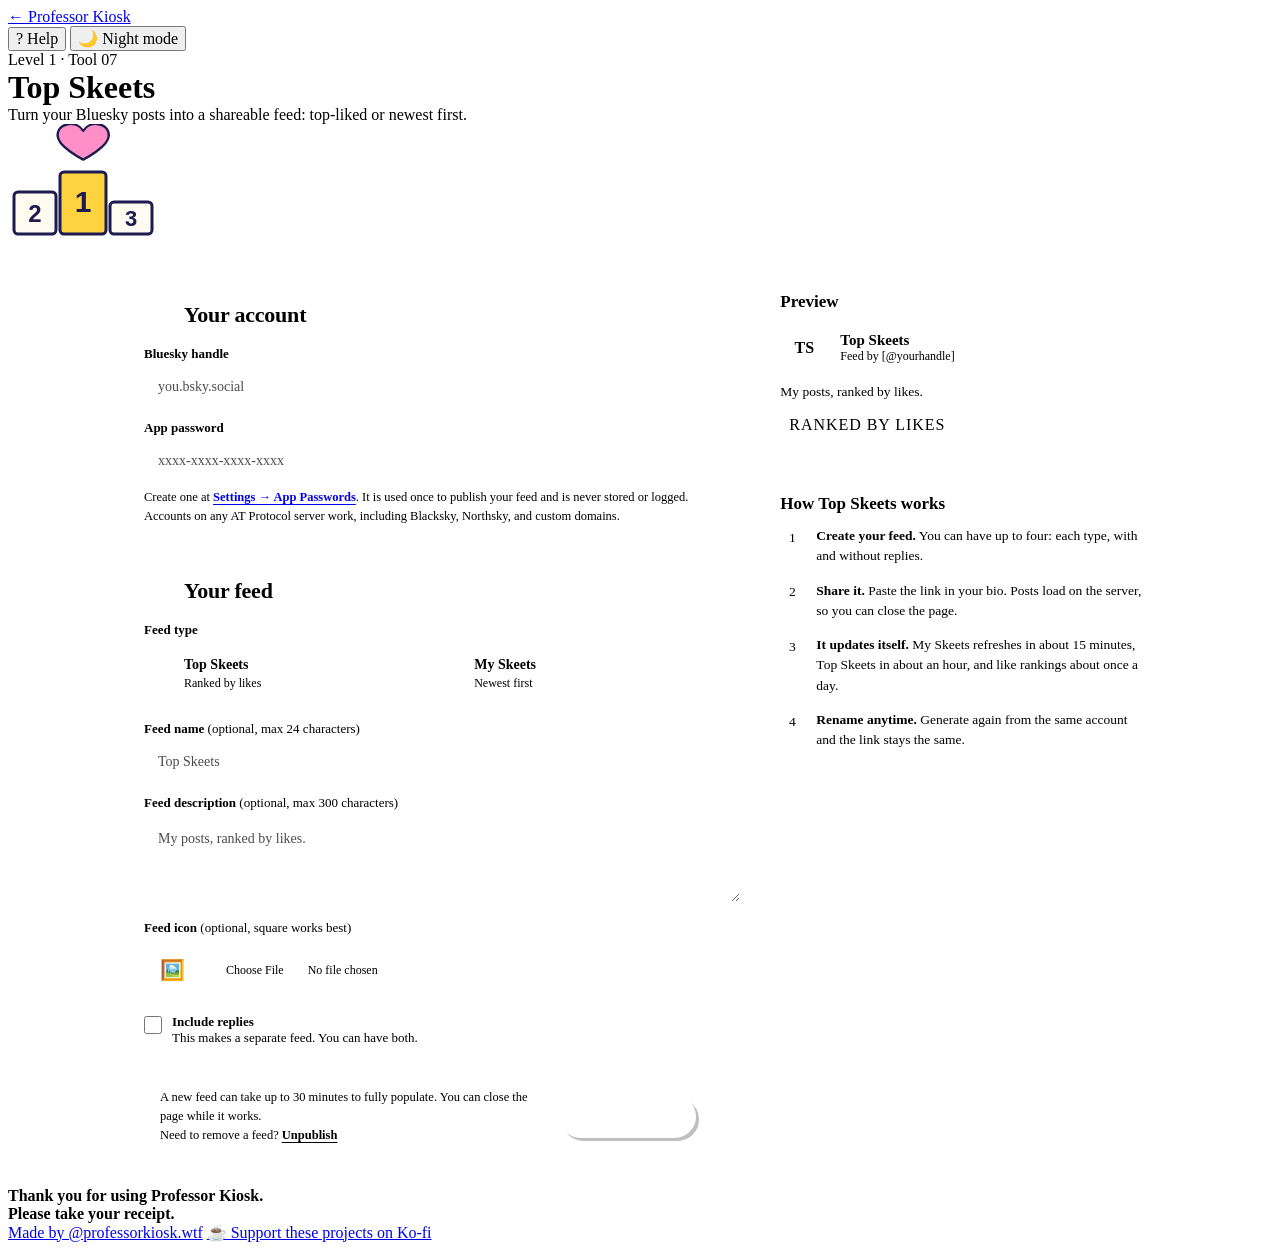
==== commit 60458561: "Add Joke Tightener (tool 05) before Mutual Match; mention it in Tutorials; renumber the hub Co-Autho" ====
--- a/public/feeds.html
+++ b/public/feeds.html
@@ -4,6 +4,7 @@
   <meta charset="UTF-8" />
   <meta name="viewport" content="width=device-width, initial-scale=1.0" />
   <title>Top Skeets</title>
+  <meta name="description" content="Turn your Bluesky posts into a shareable feed, ranked by likes or newest first, with or without replies. Needs a Bluesky app password, used once and never stored." />
 <link rel="icon" type="image/svg+xml" href="/favicon.svg" />
 <link rel="preload" href="/fonts/dm-sans-latin-400-normal.woff2" as="font" type="font/woff2" crossorigin>
 <link rel="preload" href="/fonts/dm-sans-latin-800-normal.woff2" as="font" type="font/woff2" crossorigin>
@@ -153,7 +154,7 @@
   <header class="k-hero">
     <div class="k-wrap">
       <div>
-        <span class="k-tag navy">Level 1 &middot; Tool 06</span>
+        <span class="k-tag navy">Level 1 &middot; Tool 07</span>
         <h1>Top Skeets</h1>
         <p>Turn your Bluesky posts into a shareable feed: top-liked or newest first.</p>
       </div>
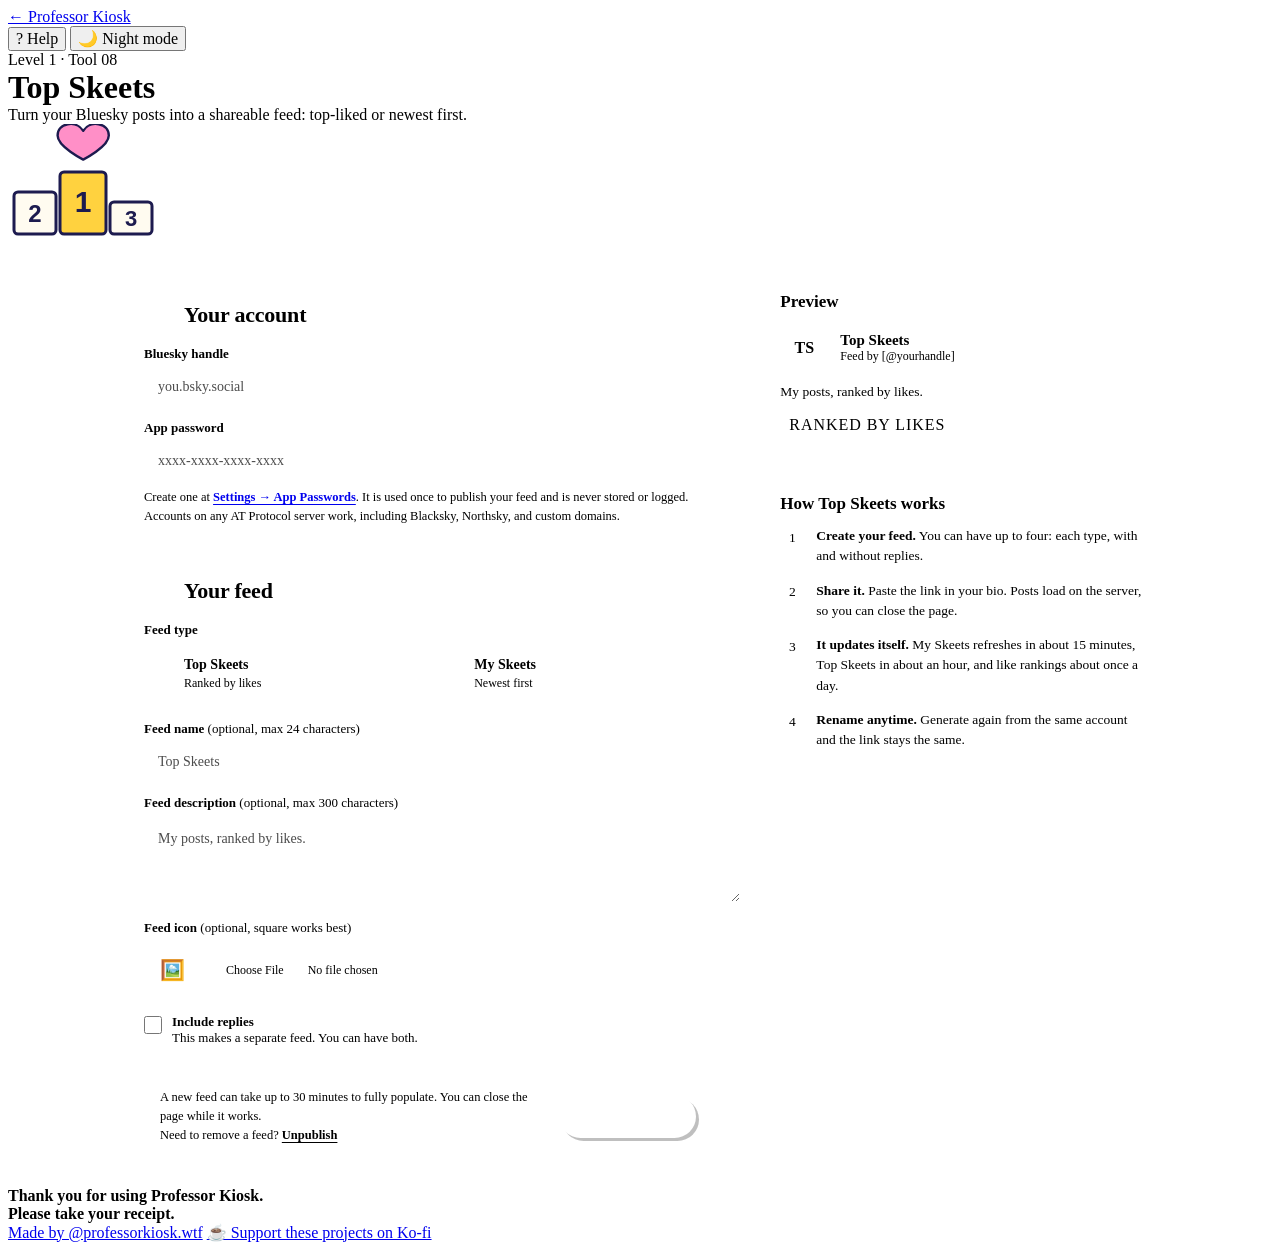
==== commit 3c9a37f9: "Move the Tracer after Mutual Match; fold the Imagine Flagons saga into it as an example link Co-Auth" ====
--- a/public/feeds.html
+++ b/public/feeds.html
@@ -154,7 +154,7 @@
   <header class="k-hero">
     <div class="k-wrap">
       <div>
-        <span class="k-tag navy">Level 1 &middot; Tool 07</span>
+        <span class="k-tag navy">Level 1 &middot; Tool 08</span>
         <h1>Top Skeets</h1>
         <p>Turn your Bluesky posts into a shareable feed: top-liked or newest first.</p>
       </div>
